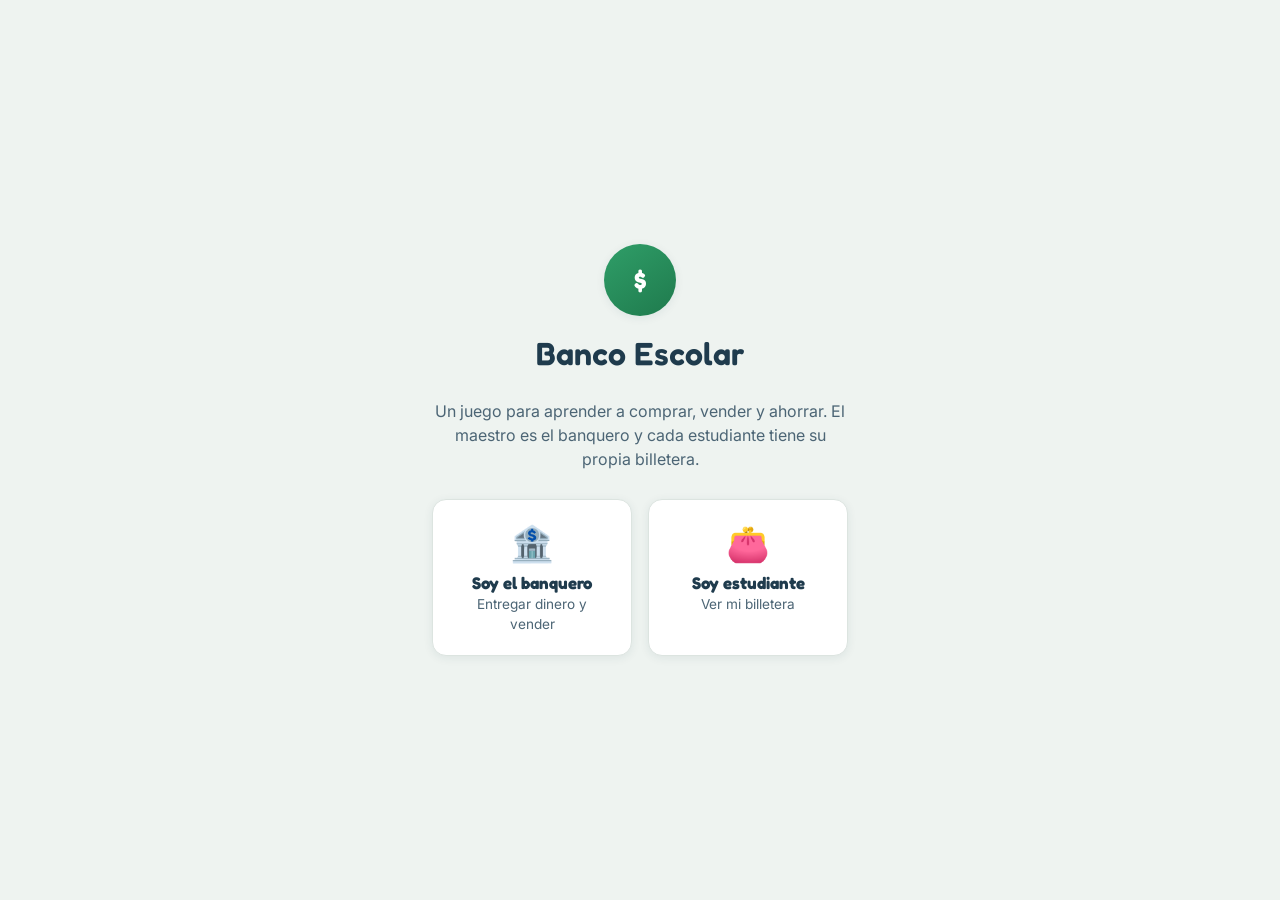
==== index.html @ ca3e7f9e "Add files via upload" ====
<!DOCTYPE html>
<html lang="es">
<head>
<meta charset="UTF-8">
<meta name="viewport" content="width=device-width, initial-scale=1">
<title>Banco Escolar</title>
<link rel="stylesheet" href="css/styles.css">
</head>
<body>
  <div class="landing">
    <div class="coin">$</div>
    <h1>Banco Escolar</h1>
    <p>Un juego para aprender a comprar, vender y ahorrar. El maestro es el banquero y cada estudiante tiene su propia billetera.</p>
    <div class="role-choices">
      <a class="role-card" href="teacher.html">
        <span class="emoji">🏦</span>
        <strong>Soy el banquero</strong>
        <span>Entregar dinero y vender</span>
      </a>
      <a class="role-card" href="student.html">
        <span class="emoji">👛</span>
        <strong>Soy estudiante</strong>
        <span>Ver mi billetera</span>
      </a>
    </div>
  </div>
</body>
</html>
---- css/styles.css ----
@import url('https://fonts.googleapis.com/css2?family=Fredoka:wght@500;600;700&family=Inter:wght@400;500;600;700&display=swap');

:root{
  --ink:#1F3B4D;
  --ink-soft:#4C6575;
  --bg:#EEF3F0;
  --paper:#FFFFFF;
  --money:#2F9E68;
  --money-dark:#1F7A4D;
  --store:#E8A33D;
  --store-dark:#C9821E;
  --danger:#D64545;
  --line:#DCE4E0;
  --radius:14px;
  --shadow:0 2px 10px rgba(31,59,77,.08);
}

*{box-sizing:border-box;}
html,body{height:100%;}
body{
  margin:0;
  background:var(--bg);
  color:var(--ink);
  font-family:'Inter',system-ui,sans-serif;
  min-height:100vh;
}
h1,h2,h3,.display{
  font-family:'Fredoka',system-ui,sans-serif;
  font-weight:600;
  margin:0 0 .3em;
  color:var(--ink);
}
p{line-height:1.5;color:var(--ink-soft);}
button{font-family:inherit;cursor:pointer;border:none;}
a{color:inherit;}

.wrap{max-width:960px;margin:0 auto;padding:24px 20px 60px;}

/* ---- Landing ---- */
.landing{
  min-height:100vh;
  display:flex;
  flex-direction:column;
  align-items:center;
  justify-content:center;
  text-align:center;
  padding:24px;
}
.landing .coin{
  width:72px;height:72px;border-radius:50%;
  background:linear-gradient(145deg,var(--money),var(--money-dark));
  display:flex;align-items:center;justify-content:center;
  color:#fff;font-family:'Fredoka';font-size:28px;font-weight:700;
  margin-bottom:18px;
  box-shadow:var(--shadow);
}
.landing h1{font-size:2rem;}
.landing p{max-width:420px;margin-bottom:28px;}
.role-choices{display:flex;gap:16px;flex-wrap:wrap;justify-content:center;}
.role-card{
  background:var(--paper);
  border:1px solid var(--line);
  border-radius:var(--radius);
  padding:22px 28px;
  width:200px;
  box-shadow:var(--shadow);
  transition:transform .15s ease;
  text-decoration:none;
  display:block;
}
.role-card:hover{transform:translateY(-3px);}
.role-card .emoji{font-size:2.2rem;display:block;margin-bottom:8px;}
.role-card strong{display:block;font-family:'Fredoka';font-size:1.05rem;color:var(--ink);}
.role-card span{font-size:.85rem;color:var(--ink-soft);}

/* ---- Top bar ---- */
.topbar{
  display:flex;align-items:center;justify-content:space-between;
  padding:16px 0 20px;border-bottom:1px solid var(--line);margin-bottom:24px;
}
.topbar .brand{display:flex;align-items:center;gap:10px;font-family:'Fredoka';font-weight:600;font-size:1.1rem;}
.topbar .brand .dot{width:12px;height:12px;border-radius:50%;background:var(--money);}
.topbar .exit{font-size:.85rem;color:var(--ink-soft);text-decoration:none;border:1px solid var(--line);padding:6px 12px;border-radius:20px;}
.topbar .exit:hover{border-color:var(--ink-soft);}

/* ---- Tabs ---- */
.tabs{display:flex;gap:6px;margin-bottom:22px;border-bottom:1px solid var(--line);flex-wrap:wrap;}
.tab-btn{
  background:none;padding:10px 4px;margin-right:18px;
  font-size:.95rem;color:var(--ink-soft);font-weight:600;
  border-bottom:3px solid transparent;
}
.tab-btn.active{color:var(--ink);border-bottom-color:var(--money);}
.tab-panel{display:none;}
.tab-panel.active{display:block;}

/* ---- Cards / panels ---- */
.panel{
  background:var(--paper);
  border:1px solid var(--line);
  border-radius:var(--radius);
  padding:22px;
  margin-bottom:18px;
}
.panel h2{font-size:1.1rem;}
.grid-2{display:grid;grid-template-columns:1.1fr 1fr;gap:18px;}
@media (max-width:760px){.grid-2{grid-template-columns:1fr;}}

/* ---- Student picker ---- */
.student-list{display:flex;flex-direction:column;gap:8px;max-height:340px;overflow-y:auto;}
.student-row{
  display:flex;align-items:center;justify-content:space-between;
  padding:10px 14px;border:1px solid var(--line);border-radius:10px;
  cursor:pointer;background:var(--paper);
}
.student-row.selected{border-color:var(--money);background:#F1FAF5;}
.student-row .name{font-weight:600;}
.student-row .balance{color:var(--money-dark);font-weight:700;font-variant-numeric:tabular-nums;}

.new-student{display:flex;gap:8px;margin-top:12px;}
.new-student input{flex:1;}

input[type=text],input[type=number],input[type=password]{
  padding:10px 12px;border:1px solid var(--line);border-radius:8px;font-size:.95rem;
  font-family:inherit;width:100%;
}
label{font-size:.8rem;color:var(--ink-soft);font-weight:600;display:block;margin-bottom:5px;}
.field{margin-bottom:14px;}

.btn{
  padding:10px 18px;border-radius:9px;font-weight:600;font-size:.9rem;
}
.btn-money{background:var(--money);color:#fff;}
.btn-money:hover{background:var(--money-dark);}
.btn-store{background:var(--store);color:#fff;}
.btn-store:hover{background:var(--store-dark);}
.btn-outline{background:none;border:1px solid var(--line);color:var(--ink);}
.btn-outline:hover{border-color:var(--ink-soft);}
.btn-danger{background:none;color:var(--danger);}
.btn[disabled]{opacity:.45;cursor:not-allowed;}

/* ---- Bills ---- */
.bills{display:flex;flex-wrap:wrap;gap:12px;margin:14px 0;}
.bill{
  width:92px;height:56px;border-radius:8px;
  display:flex;flex-direction:column;align-items:center;justify-content:center;
  color:#fff;font-family:'Fredoka';font-weight:600;
  position:relative;border:2px dashed rgba(255,255,255,.5);
  transition:transform .1s ease;
}
.bill:hover{transform:translateY(-2px) rotate(-1deg);}
.bill:active{transform:scale(.95);}
.bill .num{font-size:1.3rem;}
.bill .sub{font-size:.55rem;letter-spacing:.06em;opacity:.85;font-family:'Inter';}
.bill[data-v="5"]{background:linear-gradient(135deg,#4FAE7C,#2F9E68);}
.bill[data-v="10"]{background:linear-gradient(135deg,#4E93C9,#2E6FA3);}
.bill[data-v="20"]{background:linear-gradient(135deg,#C97AC4,#A34D9E);}
.bill[data-v="50"]{background:linear-gradient(135deg,#E8A33D,#C9821E);}
.bill[data-v="100"]{background:linear-gradient(135deg,#D64545,#B23333);}

.total-preview{
  display:flex;align-items:center;justify-content:space-between;
  background:var(--bg);border-radius:10px;padding:12px 16px;margin:10px 0 16px;
}
.total-preview .amount{font-family:'Fredoka';font-size:1.4rem;color:var(--money-dark);}

/* ---- Store items ---- */
.item-grid{display:grid;grid-template-columns:repeat(auto-fill,minmax(140px,1fr));gap:12px;}
.item-card{
  border:1px solid var(--line);border-radius:12px;padding:14px;text-align:center;
  background:var(--paper);
}
.item-card .emoji{font-size:1.8rem;}
.item-card .name{font-weight:600;margin:6px 0 2px;font-size:.9rem;}
.item-card .price{color:var(--store-dark);font-weight:700;}
.item-card.selected{border-color:var(--store);background:#FFF7EA;}

/* ---- Wallet (student view) ---- */
.wallet-hero{
  background:linear-gradient(135deg,var(--ink),#12242f);
  color:#fff;border-radius:18px;padding:28px 26px;margin-bottom:22px;
  position:relative;overflow:hidden;
}
.wallet-hero .label{font-size:.8rem;opacity:.75;text-transform:uppercase;letter-spacing:.08em;}
.wallet-hero .amount{font-family:'Fredoka';font-size:2.6rem;margin-top:4px;}
.wallet-hero .who{margin-top:10px;font-size:.9rem;opacity:.85;}

.history{display:flex;flex-direction:column;gap:0;}
.history-row{
  display:flex;justify-content:space-between;align-items:center;
  padding:12px 0;border-bottom:1px solid var(--line);
}
.history-row:last-child{border-bottom:none;}
.history-row .meta{font-size:.8rem;color:var(--ink-soft);}
.history-row .plus{color:var(--money-dark);font-weight:700;}
.history-row .minus{color:var(--danger);font-weight:700;}

.empty{color:var(--ink-soft);font-size:.9rem;padding:16px 0;text-align:center;}
.toast{
  position:fixed;bottom:22px;left:50%;transform:translateX(-50%);
  background:var(--ink);color:#fff;padding:12px 20px;border-radius:30px;
  font-size:.9rem;box-shadow:var(--shadow);opacity:0;pointer-events:none;
  transition:opacity .2s ease, transform .2s ease;
}
.toast.show{opacity:1;transform:translateX(-50%) translateY(-6px);}

.pin-gate{max-width:320px;margin:80px auto;text-align:center;}
.pin-gate .coin{margin:0 auto 16px;}

.hidden{display:none !important;}
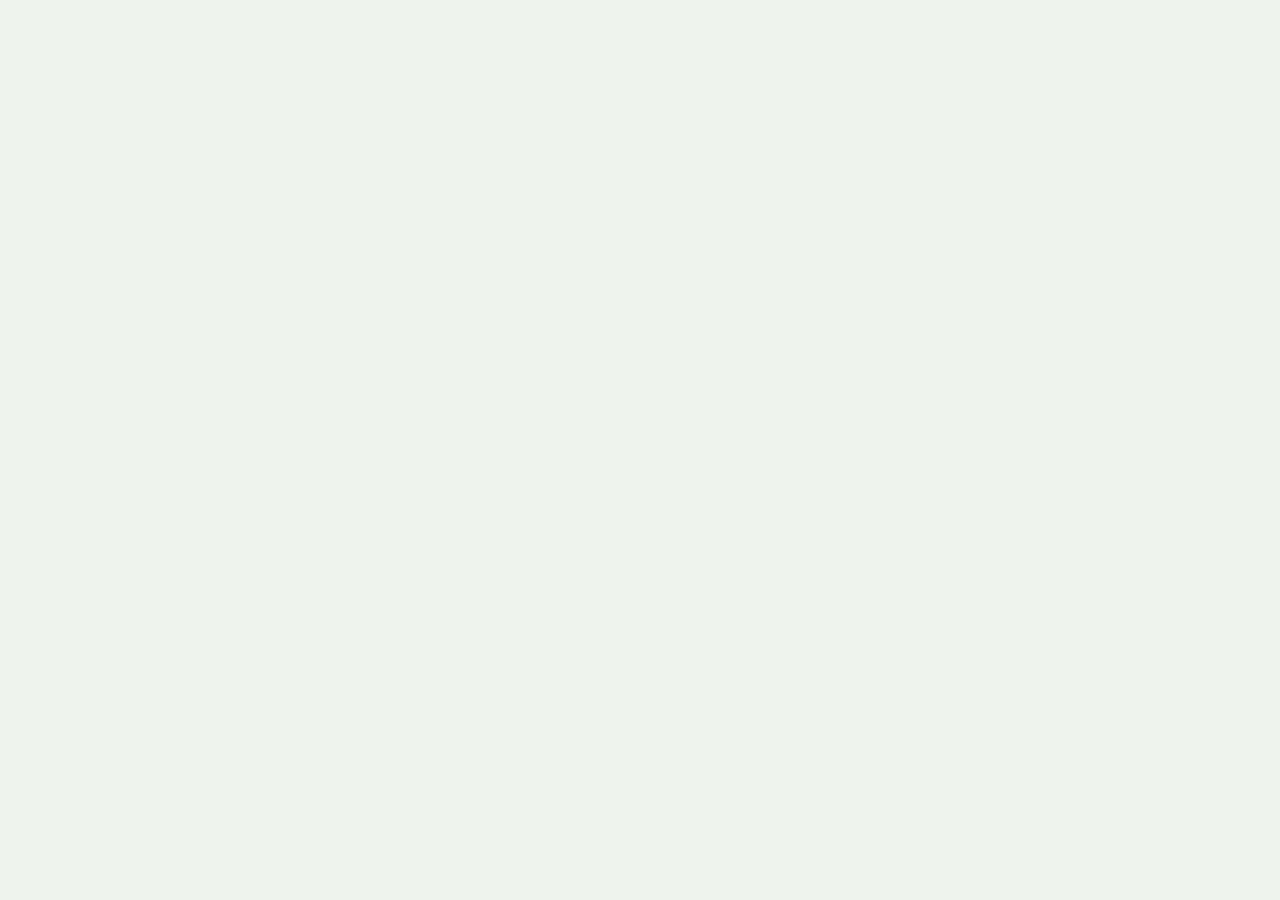
==== commit eb1646e4: "Update index.html" ====
--- a/index.html
+++ b/index.html
@@ -6,23 +6,13 @@
 <title>Banco Escolar</title>
 <link rel="stylesheet" href="css/styles.css">
 </head>
-<body>
-  <div class="landing">
-    <div class="coin">$</div>
-    <h1>Banco Escolar</h1>
-    <p>Un juego para aprender a comprar, vender y ahorrar. El maestro es el banquero y cada estudiante tiene su propia billetera.</p>
-    <div class="role-choices">
-      <a class="role-card" href="teacher.html">
-        <span class="emoji">🏦</span>
-        <strong>Soy el banquero</strong>
-        <span>Entregar dinero y vender</span>
-      </a>
-      <a class="role-card" href="student.html">
-        <span class="emoji">👛</span>
-        <strong>Soy estudiante</strong>
-        <span>Ver mi billetera</span>
-      </a>
-    </div>
-  </div>
-</body>
+  <script type="importmap">
+    {
+      "imports": {
+        "firebase/app": "https://www.gstatic.com/firebasejs/10.13.0/firebase-app.js",
+        "firebase/firestore": "https://www.gstatic.com/firebasejs/10.13.0/firebase-firestore.js"
+      }
+    }
+  </script>
+</head>
 </html>
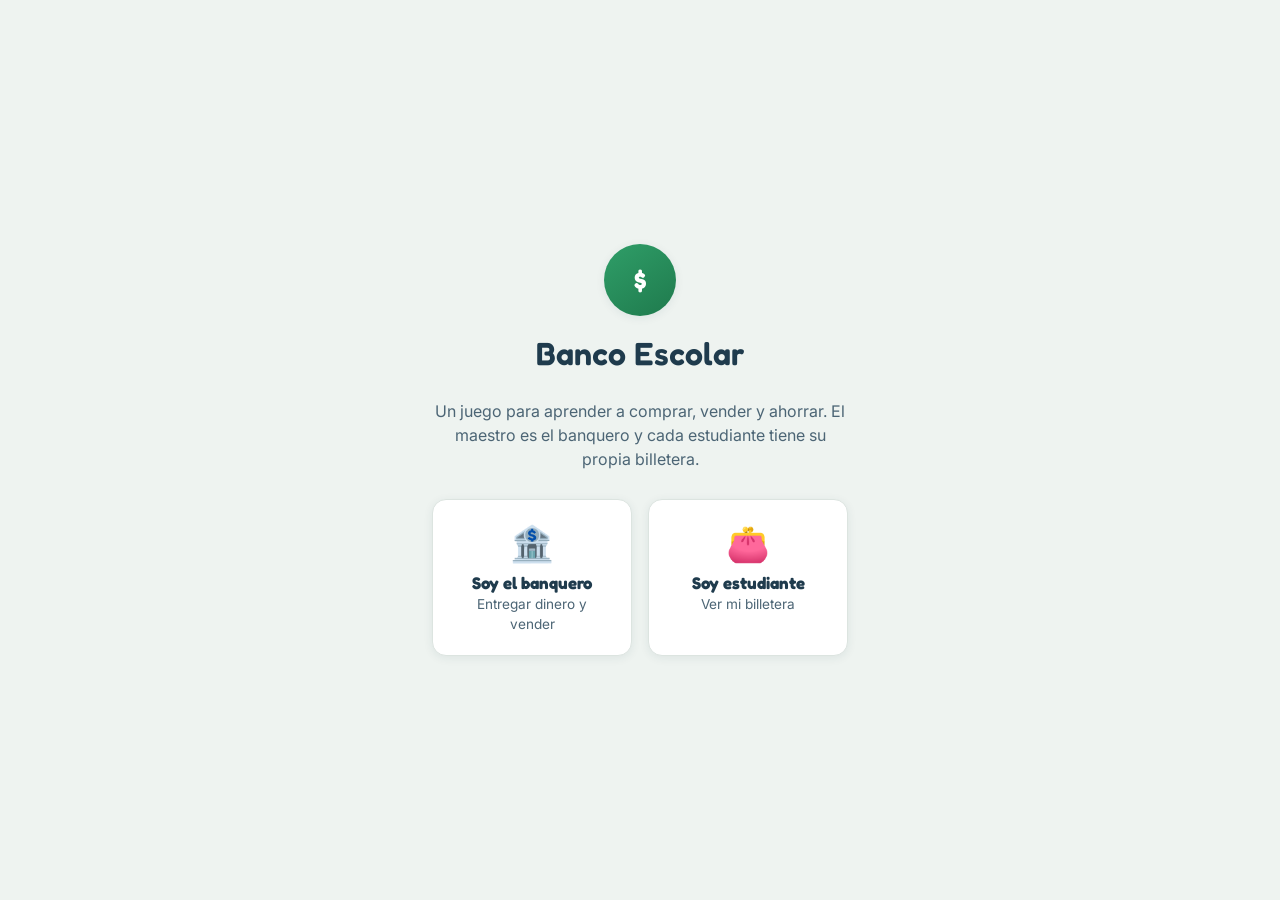
==== commit 72db37e8: "Update index.html" ====
--- a/index.html
+++ b/index.html
@@ -6,13 +6,23 @@
 <title>Banco Escolar</title>
 <link rel="stylesheet" href="css/styles.css">
 </head>
-  <script type="importmap">
-    {
-      "imports": {
-        "firebase/app": "https://www.gstatic.com/firebasejs/10.13.0/firebase-app.js",
-        "firebase/firestore": "https://www.gstatic.com/firebasejs/10.13.0/firebase-firestore.js"
-      }
-    }
-  </script>
-</head>
+<body>
+  <div class="landing">
+    <div class="coin">$</div>
+    <h1>Banco Escolar</h1>
+    <p>Un juego para aprender a comprar, vender y ahorrar. El maestro es el banquero y cada estudiante tiene su propia billetera.</p>
+    <div class="role-choices">
+      <a class="role-card" href="teacher.html">
+        <span class="emoji">🏦</span>
+        <strong>Soy el banquero</strong>
+        <span>Entregar dinero y vender</span>
+      </a>
+      <a class="role-card" href="student.html">
+        <span class="emoji">👛</span>
+        <strong>Soy estudiante</strong>
+        <span>Ver mi billetera</span>
+      </a>
+    </div>
+  </div>
+</body>
 </html>
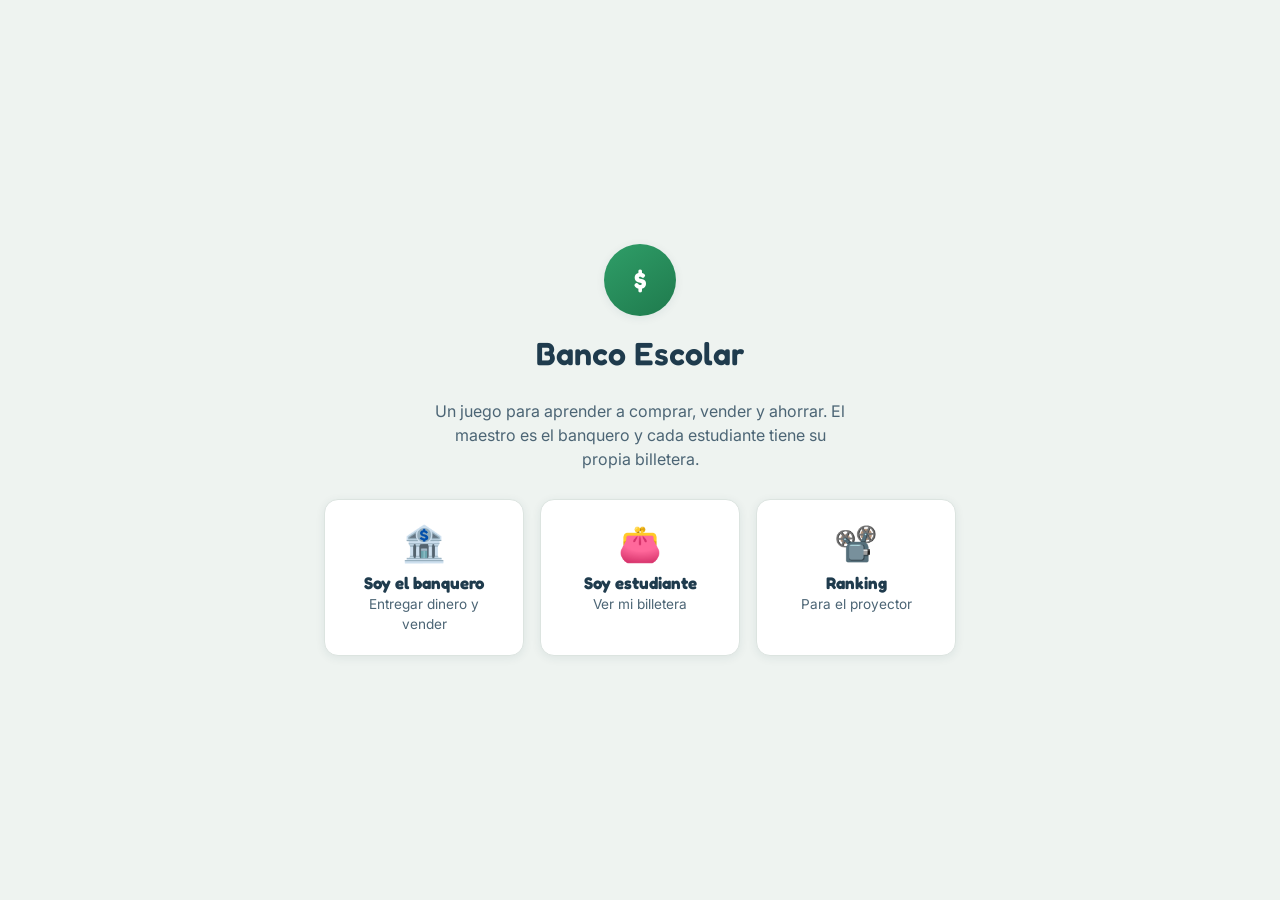
==== commit 6bd9ae1b: "Add files via upload" ====
--- a/index.html
+++ b/index.html
@@ -22,6 +22,11 @@
         <strong>Soy estudiante</strong>
         <span>Ver mi billetera</span>
       </a>
+      <a class="role-card" href="ranking.html">
+        <span class="emoji">📽️</span>
+        <strong>Ranking</strong>
+        <span>Para el proyector</span>
+      </a>
     </div>
   </div>
 </body>
